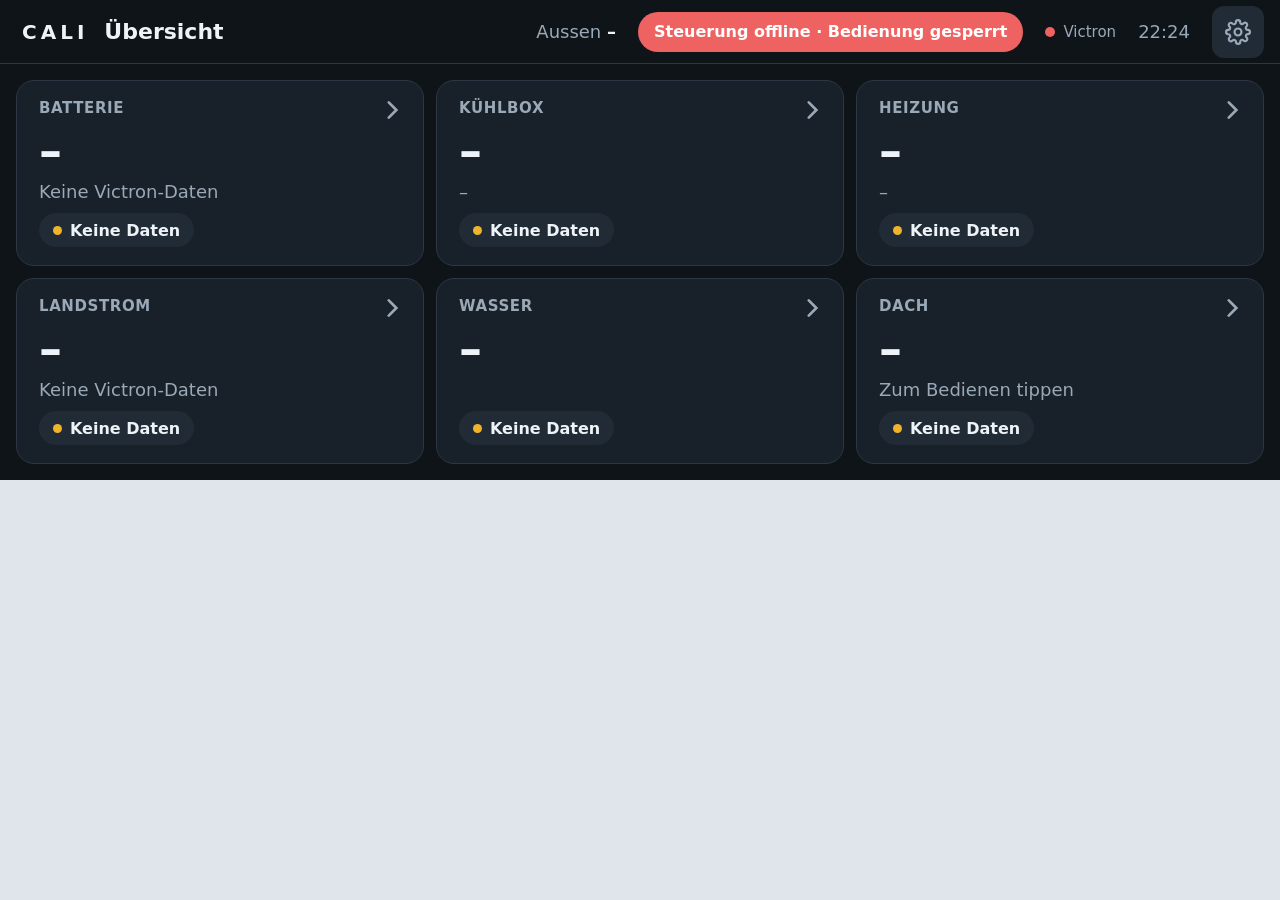
==== ui/index.html @ aa5117fd "UI language switch (German/English); heater has 10 levels - ui/i18n/en.json with every key of de.jso" ====
<!doctype html>
<html lang="de-CH">
<head>
<meta charset="utf-8">
<meta name="viewport" content="width=device-width, initial-scale=1">
<title>Cali Camping Unit</title>
<link rel="stylesheet" href="style.css">
</head>
<body>
<div id="frame">
<div id="screen" data-theme="dark">
  <header class="top">
    <button type="button" class="back" id="back" hidden><svg viewBox="0 0 24 24" fill="none" stroke="currentColor" stroke-width="2.5" stroke-linecap="round" stroke-linejoin="round"><path d="M15 5l-7 7 7 7"/></svg><span id="back-label"></span></button>
    <div class="brand" id="brand" data-t="brand"></div>
    <h1 id="title"></h1>
    <div class="top-right">
      <span><span data-t="top.outside"></span> <span class="outside num" id="outside">–</span></span>
      <span class="link" id="link-unit"><i class="dot" id="dot-unit"></i><span data-t="top.unit"></span></span><span class="offline" id="banner" data-t="top.offline" hidden></span>
      <span class="link"><i class="dot off" id="dot-cerbo"></i><span data-t="top.victron"></span></span>
      <span class="alert" id="alert" hidden></span>
      <span class="num" id="clock">--:--</span>
      <button type="button" class="icon-btn" id="open-settings" data-t-aria="top.settings"><svg viewBox="0 0 24 24" fill="none" stroke="currentColor" stroke-width="2" stroke-linecap="round" stroke-linejoin="round"><circle cx="12" cy="12" r="3.2"/><path d="M19.4 15a1.7 1.7 0 0 0 .3 1.8l.1.1a2 2 0 1 1-2.8 2.8l-.1-.1a1.7 1.7 0 0 0-1.8-.3 1.7 1.7 0 0 0-1 1.5V21a2 2 0 1 1-4 0v-.1a1.7 1.7 0 0 0-1.1-1.5 1.7 1.7 0 0 0-1.8.3l-.1.1a2 2 0 1 1-2.8-2.8l.1-.1a1.7 1.7 0 0 0 .3-1.8 1.7 1.7 0 0 0-1.5-1H3a2 2 0 1 1 0-4h.1a1.7 1.7 0 0 0 1.5-1.1 1.7 1.7 0 0 0-.3-1.8l-.1-.1a2 2 0 1 1 2.8-2.8l.1.1a1.7 1.7 0 0 0 1.8.3H9a1.7 1.7 0 0 0 1-1.5V3a2 2 0 1 1 4 0v.1a1.7 1.7 0 0 0 1 1.5 1.7 1.7 0 0 0 1.8-.3l.1-.1a2 2 0 1 1 2.8 2.8l-.1.1a1.7 1.7 0 0 0-.3 1.8V9a1.7 1.7 0 0 0 1.5 1H21a2 2 0 1 1 0 4h-.1a1.7 1.7 0 0 0-1.5 1z"/></svg></button>
    </div>
  </header>

  <main>
    <!-- Übersicht -->
    <section data-page="overview" class="ov">
      <button type="button" class="tile" data-go="energy">
        <span class="label" data-t="tile.battery"></span><svg class="go" viewBox="0 0 24 24" fill="none" stroke="currentColor" stroke-width="2.5" stroke-linecap="round"><path d="M9 5l7 7-7 7"/></svg>
        <span class="big num" id="ov-soc">–</span>
        <span class="sub num" id="ov-bat-sub">–</span>
        <span class="chip" id="ov-bat-chip">–</span>
      </button>
      <button type="button" class="tile" data-go="fridge">
        <span class="label" data-t="tile.fridge"></span><svg class="go" viewBox="0 0 24 24" fill="none" stroke="currentColor" stroke-width="2.5" stroke-linecap="round"><path d="M9 5l7 7-7 7"/></svg>
        <span class="big num" id="ov-fridge">–</span>
        <span class="sub num" id="ov-fridge-sub">–</span>
        <span class="chip" id="ov-fridge-chip">–</span>
      </button>
      <button type="button" class="tile" data-go="heat">
        <span class="label" data-t="tile.heat"></span><svg class="go" viewBox="0 0 24 24" fill="none" stroke="currentColor" stroke-width="2.5" stroke-linecap="round"><path d="M9 5l7 7-7 7"/></svg>
        <span class="big" id="ov-heat">–</span>
        <span class="sub num" id="ov-heat-sub">–</span>
        <span class="chip" id="ov-heat-chip">–</span>
      </button>
      <button type="button" class="tile" data-go="energy">
        <span class="label" data-t="tile.shore"></span><svg class="go" viewBox="0 0 24 24" fill="none" stroke="currentColor" stroke-width="2.5" stroke-linecap="round"><path d="M9 5l7 7-7 7"/></svg>
        <span class="big" id="ov-shore">–</span>
        <span class="sub num" id="ov-shore-sub">–</span>
        <span class="chip" id="ov-shore-chip">–</span>
      </button>
      <button type="button" class="tile" data-go="water">
        <span class="label" data-t="tile.water"></span><svg class="go" viewBox="0 0 24 24" fill="none" stroke="currentColor" stroke-width="2.5" stroke-linecap="round"><path d="M9 5l7 7-7 7"/></svg>
        <span class="big" id="ov-fresh">–</span>
        <div class="steps" id="ov-fresh-steps"><span></span><span></span><span></span></div>
        <span class="chip" id="ov-waste-chip">–</span>
      </button>
      <button type="button" class="tile" data-go="roof">
        <span class="label" data-t="tile.roof"></span><svg class="go" viewBox="0 0 24 24" fill="none" stroke="currentColor" stroke-width="2.5" stroke-linecap="round"><path d="M9 5l7 7-7 7"/></svg>
        <span class="big" id="ov-roof">–</span>
        <span class="sub" data-t="common.tap"></span>
        <span class="chip" id="ov-roof-chip">–</span>
      </button>
    </section>

    <!-- Energie -->
    <section data-page="energy" class="three" hidden>
      <div class="panel">
        <span class="label" data-t="tile.battery"></span>
        <div class="ring"><svg viewBox="0 0 200 200"><circle cx="100" cy="100" r="84" fill="none" stroke="var(--surface-2)" stroke-width="16" stroke-linecap="round" pathLength="360" stroke-dasharray="270 360"/><circle id="ring-val" cx="100" cy="100" r="84" fill="none" stroke="var(--accent)" stroke-width="16" stroke-linecap="round" pathLength="360" stroke-dasharray="0 360"/></svg>
          <div class="center"><span class="big num" id="en-soc">–</span><span class="sub" id="en-soc-sub">–</span></div></div>
        <div class="rows">
          <div class="row"><span data-t="bat.voltage"></span><strong class="num" id="en-v">–</strong></div>
          <div class="row"><span data-t="bat.current"></span><strong class="num" id="en-a">–</strong></div>
          <div class="row"><span data-t="en.dc"></span><strong class="num" id="en-dc">–</strong></div>
        </div>
      </div>
      <div class="panel">
        <div class="headline"><span class="label" data-t="en.in"></span><span class="big num" id="en-in">–</span></div>
        <div class="rows">
          <div class="row"><span data-t="en.solar"></span><strong class="num" id="en-solar">–</strong></div>
          <div class="row"><span data-t="en.charger"></span><strong class="num" id="en-charger">–</strong></div>
          <div class="row"><span data-t="en.phase"></span><strong id="en-phase">–</strong></div>
          <div class="row"><span data-t="en.alt"></span><strong class="num" id="en-alt">–</strong></div>
        </div>
      </div>
      <div class="panel mp">
        <div class="headline"><span class="label" data-t="en.mp"></span><span class="chip" id="en-mp-chip">–</span></div>
        <span class="sub" id="en-mp-state">–</span>
        <div class="seg" id="en-mode">
          <button type="button" data-v="1" data-act></button><button type="button" data-v="3" data-act></button><button type="button" data-v="4" data-act></button>
        </div>
        <span class="note" id="en-mode-note"></span>
        <div class="rows">
          <div class="row"><span data-t="en.inv"></span><strong class="num" id="en-inv">–</strong></div>
          <div class="row" style="border-bottom:0"><span data-t="en.load"></span><strong class="num" id="en-load">–</strong></div>
          <div class="bar" id="en-load-bar"><span></span></div>
          <div class="row"><span data-t="en.alarms"></span><strong id="en-alarm">–</strong></div>
        </div>
      </div>
    </section>

    <!-- Kühlbox -->
    <section data-page="fridge" class="two" hidden>
      <div class="panel">
        <span class="label" data-t="fridge.inside"></span>
        <span class="huge num" id="fr-temp">–</span>
        <span class="chip" id="fr-chip">–</span>
        <span class="note" id="fr-note" style="margin-top:auto">–</span>
      </div>
      <div class="panel">
        <span class="label" data-t="fridge.target"></span>
        <div class="stepper">
          <button type="button" class="step" id="fr-minus" data-t-aria="fridge.colder" data-act>−</button>
          <div class="val"><span class="huge num" id="fr-target">–</span></div>
          <button type="button" class="step" id="fr-plus" data-t-aria="fridge.warmer" data-act>+</button>
        </div>
        <button type="button" class="btn toggle" id="fr-toggle" data-act>–</button>
      </div>
    </section>

    <!-- Heizung -->
    <section data-page="heat" class="two" hidden>
      <div class="panel">
        <span class="label" data-t="heat.state"></span>
        <span class="big" id="ht-phase" style="font-size:64px">–</span>
        <span class="chip" id="ht-chip">–</span>
        <span class="note" id="ht-note" style="margin-top:auto">–</span>
      </div>
      <div class="panel">
        <span class="label" data-t="heat.level"></span>
        <div class="stepper">
          <button type="button" class="step" id="ht-minus" data-t-aria="heat.less" data-act>−</button>
          <div class="val"><span class="huge num" id="ht-level">–</span><div class="sub" id="ht-of">–</div></div>
          <button type="button" class="step" id="ht-plus" data-t-aria="heat.more" data-act>+</button>
        </div>
        <button type="button" class="btn toggle" id="ht-toggle" data-act>–</button>
      </div>
    </section>

    <!-- Wasser -->
    <section data-page="water" class="two" style="grid-template-columns:1.4fr 1fr" hidden>
      <div class="panel" style="gap:14px">
        <span class="label" data-t="water.fresh"></span>
        <span class="huge" id="wa-fresh">–</span>
        <div class="steps lg" id="wa-fresh-steps"><span></span><span></span><span></span></div>
        <span class="note" style="margin-top:auto" data-t="water.note_fresh"></span>
      </div>
      <div class="panel" style="gap:14px">
        <span class="label" data-t="water.waste"></span>
        <span class="big" id="wa-waste" style="font-size:56px">–</span>
        <span class="chip" id="wa-waste-chip">–</span>
        <span class="note" style="margin-top:auto" data-t="water.note_waste"></span>
      </div>
    </section>

    <!-- Dach -->
    <section data-page="roof" class="roof" hidden>
      <div class="panel" style="gap:12px">
        <span class="label" data-t="roof.position"></span>
        <span class="big" id="rf-pos" style="font-size:56px">–</span>
        <span class="chip" id="rf-chip">–</span>
        <span class="note" style="margin-top:auto" data-t="roof.note"></span>
      </div>
      <div class="hold-pair">
        <button type="button" class="hold" id="rf-open" aria-pressed="false" data-act>
          <svg viewBox="0 0 24 24" fill="none" stroke="currentColor" stroke-width="2.2" stroke-linecap="round" stroke-linejoin="round"><path d="M5 15l7-7 7 7"/></svg><span data-t="roof.open"></span><small data-t="roof.hold"></small></button>
        <button type="button" class="hold" id="rf-close" aria-pressed="false" data-act>
          <svg viewBox="0 0 24 24" fill="none" stroke="currentColor" stroke-width="2.2" stroke-linecap="round" stroke-linejoin="round"><path d="M5 9l7 7 7-7"/></svg><span data-t="roof.close"></span><small data-t="roof.hold"></small></button>
      </div>
    </section>

    <!-- Einstellungen -->
    <section data-page="settings" class="two" style="grid-template-columns:1fr 1fr" hidden>
      <div class="panel">
        <span class="label" data-t="set.screen"></span>
        <div class="headline"><span class="sub" data-t="set.brightness"></span><span class="big num" id="st-bright-val">–</span></div>
        <input type="range" class="slider" id="st-bright" min="10" max="100" step="5" data-t-aria="set.brightness">
        <span class="sub" style="margin-bottom:8px" data-t="set.appearance"></span>
        <div class="seg" id="st-theme">
          <button type="button" data-v="auto" data-t="set.theme.auto"></button><button type="button" data-v="light" data-t="set.theme.light"></button><button type="button" data-v="dark" data-t="set.theme.dark"></button>
        </div>
        <span class="note" style="margin-top:auto" id="st-note" data-t="set.theme_note"></span>
      </div>
      <div class="panel">
        <span class="label" data-t="set.operation"></span>
        <span class="sub" style="margin:10px 0 8px" data-t="set.idle"></span>
        <div class="seg" id="st-idle">
          <button type="button" data-v="1" data-t="set.idle.1"></button><button type="button" data-v="2" data-t="set.idle.2"></button><button type="button" data-v="5" data-t="set.idle.5"></button>
        </div>
        <span class="sub" style="margin:10px 0 8px" data-t="set.language"></span>
        <div class="seg" id="st-lang">
          <button type="button" data-v="de" data-t="set.lang.de"></button><button type="button" data-v="en" data-t="set.lang.en"></button>
        </div>
        <button type="button" class="btn expert-btn" id="open-expert"><span data-t="set.expert"></span><svg viewBox="0 0 24 24" fill="none" stroke="currentColor" stroke-width="2.5" stroke-linecap="round"><path d="M9 5l7 7-7 7"/></svg></button>
      </div>
    </section>

    <!-- Expertenansicht -->
    <section data-page="expert" class="expert" hidden>
      <div class="seg" id="x-tabs">
        <button type="button" data-v="io" data-t="x.tab.io"></button>
        <button type="button" data-v="pins" data-t="x.tab.pins"></button>
        <button type="button" data-v="ac" data-t="x.tab.ac"></button>
        <button type="button" data-v="conn" data-t="x.tab.conn"></button>
        <button type="button" data-v="measure" data-t="x.tab.measure"></button>
      </div>
      <div class="xbody">
        <div data-x="io" class="io">
          <div class="panel"><span class="label" data-t="x.di"></span><div class="list" id="x-di"></div></div>
          <div class="panel"><span class="label" data-t="x.do"></span><div class="list" id="x-do"></div></div>
          <div class="panel"><span class="label" data-t="x.ai"></span><div class="list" id="x-ai"></div></div>
        </div>
        <div data-x="pins" hidden>
          <div class="pins" id="x-pins"></div>
          <div class="pin-info"><strong id="x-pin-name">T32b/01</strong><span id="x-pin-desc">–</span></div>
        </div>
        <div data-x="ac" class="ac" hidden>
          <div class="panel"><span class="label" data-t="x.ac_in"></span><div class="rows" id="x-ac-in"></div></div>
          <div class="panel"><span class="label" data-t="x.ac_out"></span><div class="rows" id="x-ac-out"></div></div>
          <div class="panel"><span class="label" data-t="x.ac_dev"></span><div class="rows" id="x-ac-dev"></div></div>
          <div class="panel ctl">
            <span class="label" data-t="x.lim"></span>
            <div class="limit">
              <button type="button" class="step sm" id="x-lim-minus" data-act>−</button>
              <span class="big num" id="x-lim">–</span>
              <button type="button" class="step sm" id="x-lim-plus" data-act>+</button>
            </div>
            <button type="button" class="btn sm" id="x-lim-set" data-act></button>
            <span class="note" id="x-ctl-note"></span>
          </div>
        </div>
        <div data-x="conn" class="conn" hidden>
          <div class="panel">
            <span class="label" data-t="x.conn.cerbo"></span>
            <div class="rows" id="x-conn-cerbo"></div>
            <span class="note" style="margin-top:12px" data-t="x.conn.note"></span>
          </div>
          <div class="panel topics">
            <span class="label" data-t="x.conn.unit"></span>
            <div class="rows" id="x-conn-unit"></div>
          </div>
        </div>
        <div data-x="measure" class="measure" hidden>
          <div class="panel"><span class="label" data-t="x.measure.title"></span><span class="note" style="margin-top:12px" data-t="x.measure.note"></span></div>
        </div>
      </div>
    </section>

    <div class="toast" id="toast"></div>
  </main>
</div>
</div>
<script src="app.js"></script>
</body>
</html>
---- ui/style.css ----
/* Cali Camping Unit - styles taken from ui/reference/Camping_Unit_Oberflaeche_v2.html */
:root{
  --page:#0b0f13;
  --font:system-ui,-apple-system,"Segoe UI",Roboto,"Noto Sans","DejaVu Sans",sans-serif;
}
@media (prefers-color-scheme: light){:root:not([data-theme="dark"]){--page:#dfe5ea;}}
:root[data-theme="light"]{--page:#dfe5ea;}
*{box-sizing:border-box}
html,body{margin:0;background:var(--page);font-family:var(--font)}
body{padding:0}
@media (min-width:1320px){body{padding:24px}}

/* ---------- Bildschirm: feste Leinwand 1280 x 480, nur skaliert ---------- */
#frame{position:relative;width:100%;max-width:1280px;margin:0 auto;aspect-ratio:8/3;overflow:hidden;border-radius:14px}
#screen{
  --bg:#0f1419;--surface:#182029;--surface-2:#212b36;--line:#2c3845;
  --ink:#eef3f7;--muted:#9aa9b7;--accent:#4fb3d9;--accent-ink:#06202b;--accent-soft:#16303d;
  --ok:#4cc38a;--warn:#f0b429;--err:#ef6262;
  position:absolute;left:0;top:0;width:1280px;height:480px;transform-origin:0 0;transform:scale(var(--k,1));
  background:var(--bg);color:var(--ink);display:grid;grid-template-rows:64px 416px;overflow:hidden;
  user-select:none;-webkit-user-select:none;-webkit-tap-highlight-color:transparent;
}
#screen[data-theme="light"]{
  --bg:#eef2f5;--surface:#ffffff;--surface-2:#e3e9ee;--line:#cfd8df;
  --ink:#13212c;--muted:#51606d;--accent:#0b6e99;--accent-ink:#ffffff;--accent-soft:#d6eaf3;
  --ok:#1f8a5a;--warn:#a86b00;--err:#c23b3b;
}
:where(#screen) button{font-family:inherit;font-size:18px;color:inherit;background:none;border:0;cursor:pointer;touch-action:manipulation;padding:0}
#screen button:disabled{opacity:.38;cursor:not-allowed}
#screen [hidden]{display:none!important}
.num{font-variant-numeric:tabular-nums}

/* ---------- Kopfzeile ---------- */
.top{display:flex;align-items:center;gap:16px;padding:0 16px;border-bottom:1px solid var(--line)}
.back{height:52px;padding:0 22px 0 16px;border-radius:12px;background:var(--surface-2);font-size:20px;font-weight:600;display:flex;align-items:center;gap:8px}
.back svg{width:22px;height:22px}
.brand{font-size:20px;font-weight:700;letter-spacing:4px;padding-left:6px}
.top h1{font-size:22px;font-weight:600;margin:0}
.top-right{margin-left:auto;display:flex;align-items:center;gap:22px;font-size:18px;color:var(--muted)}
.top-right .outside{color:var(--ink);font-weight:600}
.link{display:flex;align-items:center;gap:8px;font-size:15px}
.dot{width:10px;height:10px;border-radius:50%;background:var(--ok);display:inline-block}
.dot.off{background:var(--err)}
.icon-btn{width:52px;height:52px;border-radius:12px;background:var(--surface-2);display:grid;place-items:center}
.icon-btn svg{width:26px;height:26px}

main{position:relative;padding:16px;min-height:0}
main>section{height:384px}

/* ---------- Gemeinsame Bausteine ---------- */
.panel{background:var(--surface);border:1px solid var(--line);border-radius:16px;padding:20px;min-width:0;display:flex;flex-direction:column}
.label{font-size:15px;font-weight:600;letter-spacing:.6px;text-transform:uppercase;color:var(--muted)}
.big{font-size:46px;font-weight:600;line-height:1.05;letter-spacing:-.5px}
.huge{font-size:84px;font-weight:600;line-height:1;letter-spacing:-1.5px}
.unit{font-size:.45em;font-weight:500;color:var(--muted);margin-left:4px;letter-spacing:0}
.sub{font-size:18px;color:var(--muted)}
.sub .unit,.row .unit,.headline .unit{font-size:.8em}
.note{font-size:15px;color:var(--muted);line-height:1.45}
.chip{display:inline-flex;align-items:center;gap:8px;height:34px;padding:0 14px;border-radius:17px;font-size:16px;font-weight:600;background:var(--surface-2);color:var(--ink);align-self:flex-start}
.chip::before{content:"";width:9px;height:9px;border-radius:50%;background:var(--muted)}
.chip.ok::before{background:var(--ok)}.chip.warn::before{background:var(--warn)}.chip.err::before{background:var(--err)}.chip.accent::before{background:var(--accent)}
.chip.err{color:var(--err)}
.rows{display:flex;flex-direction:column;margin-top:auto}
.row{display:flex;justify-content:space-between;align-items:baseline;gap:12px;padding:10px 0;border-top:1px solid var(--line);font-size:18px}
.row>span:first-child{color:var(--muted)}
.row>strong{font-weight:600}

/* Grosse Tasten */
.btn{min-height:88px;border-radius:16px;background:var(--surface-2);font-size:24px;font-weight:600;padding:0 24px}
.btn.primary,.btn[aria-pressed="true"]{background:var(--accent);color:var(--accent-ink)}
.step{width:112px;height:112px;border-radius:20px;background:var(--surface-2);font-size:52px;font-weight:500;line-height:1;display:grid;place-items:center}
.step:active:not(:disabled),.btn:active:not(:disabled){filter:brightness(1.25)}
.stepper{display:flex;align-items:center;justify-content:space-between;gap:16px;margin:8px 0 18px}
.stepper .val{text-align:center}
.seg{display:flex;gap:8px;background:var(--surface-2);padding:6px;border-radius:16px}
.seg button{flex:1;min-height:64px;border-radius:12px;background:transparent;font-size:20px;font-weight:600}
.seg button[aria-pressed="true"]{background:var(--accent);color:var(--accent-ink)}

/* ---------- Übersicht ---------- */
.ov{display:grid;grid-template-columns:repeat(3,1fr);grid-template-rows:repeat(2,1fr);gap:12px}
.tile{background:var(--surface);border:1px solid var(--line)!important;border-radius:18px;padding:18px 22px;text-align:left;display:flex;flex-direction:column;gap:6px;position:relative}
.tile:active{background:var(--surface-2)}
.tile .go{position:absolute;right:18px;top:16px;width:26px;height:26px;color:var(--muted)}
.tile .big{margin-top:4px}
.tile .chip{margin-top:auto}
.tile .tile-foot{margin-top:auto;display:flex;align-items:center;justify-content:space-between;gap:12px}
.tile .tile-foot .chip{margin-top:0}

/* Tankstufen */
.steps{display:grid;grid-template-columns:repeat(3,1fr);gap:6px}
.steps span{height:14px;border-radius:5px;background:var(--surface-2)}
.steps span.on{background:var(--accent)}
.steps.lg{gap:10px}.steps.lg span{height:72px;border-radius:12px}

/* ---------- Energie ---------- */
.three{display:grid;grid-template-columns:1fr 1fr 1fr;gap:12px;height:100%}
.ring{position:relative;width:176px;height:176px;margin:4px auto 6px}
.ring svg{width:100%;height:100%;transform:rotate(135deg)}
.ring .center{position:absolute;inset:0;display:flex;flex-direction:column;align-items:center;justify-content:center}
.ring .center .big{font-size:50px}
.bar{height:14px;border-radius:7px;background:var(--surface-2);overflow:hidden;margin:6px 0 2px}
.bar span{display:block;height:100%;background:var(--accent);width:0}
.bar.warn span{background:var(--warn)}.bar.err span{background:var(--err)}
.headline{display:flex;justify-content:space-between;align-items:baseline;gap:12px;margin:6px 0 4px}

/* ---------- Kühlbox / Heizung ---------- */
.two{display:grid;grid-template-columns:1fr 1.25fr;gap:12px;height:100%}
.two .panel{gap:10px}
.toggle{width:100%}

/* ---------- Dach ---------- */
.roof{display:grid;grid-template-columns:1fr 1.5fr;gap:12px;height:100%}
.hold-pair{display:grid;grid-template-columns:1fr 1fr;gap:12px}
.hold{border-radius:18px!important;background:var(--surface)!important;border:2px solid var(--line)!important;font-size:28px!important;font-weight:600;display:flex;flex-direction:column;align-items:center;justify-content:center;gap:14px;touch-action:none!important}
.hold svg{width:64px;height:64px}
.hold small{font-size:17px;font-weight:500;color:var(--muted)}
.hold[aria-pressed="true"]{background:var(--accent)!important;color:var(--accent-ink);border-color:var(--accent)!important}
.hold[aria-pressed="true"] small{color:var(--accent-ink)}

/* ---------- Einstellungen ---------- */
.slider{-webkit-appearance:none;appearance:none;width:100%;height:60px;background:transparent;margin:0 0 6px}
.slider::-webkit-slider-runnable-track{height:14px;border-radius:7px;background:var(--surface-2)}
.slider::-webkit-slider-thumb{-webkit-appearance:none;width:52px;height:52px;border-radius:50%;background:var(--accent);margin-top:-19px;border:0}
.slider::-moz-range-track{height:14px;border-radius:7px;background:var(--surface-2)}
.slider::-moz-range-thumb{width:52px;height:52px;border-radius:50%;background:var(--accent);border:0}
.expert-btn{display:flex;align-items:center;justify-content:space-between;width:100%;margin-top:auto}
.expert-btn svg{width:28px;height:28px}

/* ---------- Expertenansicht ---------- */
.expert{display:grid;grid-template-rows:76px 1fr;gap:12px;height:100%}
.expert .seg button{min-height:52px;font-size:18px}
.xbody{min-height:0}
.xbody>div{height:100%}
.io{display:grid;grid-template-columns:1fr 1.2fr 1fr;gap:12px;height:100%}
.io .panel{padding:14px 16px;min-height:0}
.io .list{overflow-y:auto;min-height:0;margin-top:8px;padding-right:4px}
.io-row{display:grid;grid-template-columns:44px 1fr auto;gap:10px;align-items:center;min-height:30px;border-top:1px solid var(--line);font-size:14px}
.io-row .ch{color:var(--muted);font-weight:600}
.io-row .v{font-weight:600}
.io-row .v.hi{color:var(--ok)}.io-row .v.lo{color:var(--muted)}
.io-row.free{opacity:.5}
.io-group{font-size:12px;letter-spacing:.6px;text-transform:uppercase;color:var(--muted);padding:12px 0 4px}
.pins{display:grid;grid-template-columns:repeat(8,1fr);gap:8px}
.pins button{height:52px;border-radius:10px;background:var(--surface);border:1px solid var(--line)!important;font-size:18px;font-weight:600}
.pins button.reserve{color:var(--muted)}
.pins button[aria-pressed="true"]{background:var(--accent);color:var(--accent-ink);border-color:var(--accent)!important}
.pin-info{margin-top:12px;background:var(--surface);border:1px solid var(--line);border-radius:12px;padding:12px 16px;display:flex;gap:18px;align-items:baseline;font-size:16px}
.pin-info strong{font-size:18px;white-space:nowrap}
.ac{display:grid;grid-template-columns:1fr 1fr 1fr 1.25fr;gap:12px;height:100%}
.ac .ctl{gap:8px}
.ac .ctl .seg button{min-height:56px;font-size:17px}
.ac .ctl button.armed{background:var(--warn);color:#1b1300}
.limit{display:flex;align-items:center;justify-content:space-between;gap:12px}
.limit .big{font-size:34px}
.step.sm{width:60px;height:52px;font-size:30px;border-radius:14px}
.btn.sm{min-height:52px;font-size:18px}
.mp{gap:8px}
.mp .headline{margin:0}
.mp .seg button{min-height:60px;font-size:18px}
.mp .seg button.armed{background:var(--warn);color:#1b1300}
.mp .note{font-size:13px;line-height:1.35;min-height:18px}
.mp .rows .row{font-size:16px;padding:8px 0}
.ac .panel{padding:14px 16px}
.ac .rows{margin-top:6px}
.ac .row{font-size:14px;padding:6px 0}
.ac .ctl .note{font-size:13px;line-height:1.35}
.ac .ctl .sub{font-size:15px}
.conn{display:grid;grid-template-columns:1fr 1.3fr;gap:12px;height:100%}
.field{display:flex;flex-direction:column;gap:6px;font-size:14px;color:var(--muted);margin-bottom:10px}
.field input{height:48px;border-radius:10px;border:1px solid var(--line);background:var(--bg);color:var(--ink);font:inherit;font-size:18px;padding:0 12px}
.topics .row{font-size:14px;padding:7px 0}
.topics code{font-size:13px;color:var(--ink)}

/* ---------- Meldungen ---------- */
.toast{position:absolute;left:50%;bottom:16px;transform:translateX(-50%);background:var(--surface-2);border:1px solid var(--line);color:var(--ink);font-size:18px;padding:12px 22px;border-radius:14px;box-shadow:0 8px 24px rgba(0,0,0,.35);opacity:0;transition:opacity .2s;pointer-events:none;white-space:nowrap}
.toast.show{opacity:1}
.offline{height:40px;padding:0 16px;border-radius:20px;background:var(--err);color:#fff;font-size:16px;font-weight:600;display:flex;align-items:center}
.toast.err{border-color:var(--err)}
.alert{height:40px;display:flex;align-items:center;padding:0 14px;border-radius:20px;background:var(--surface-2);border:1px solid var(--warn);color:var(--ink);font-size:15px;font-weight:600;white-space:nowrap}
.alert.err{border-color:var(--err);color:var(--err)}
.age{color:var(--muted);font-size:.6em;margin-left:6px}
.stale{opacity:.5}
.measure{display:flex;flex-direction:column;gap:12px}
@media (max-width:1280px){#frame{border-radius:0}}
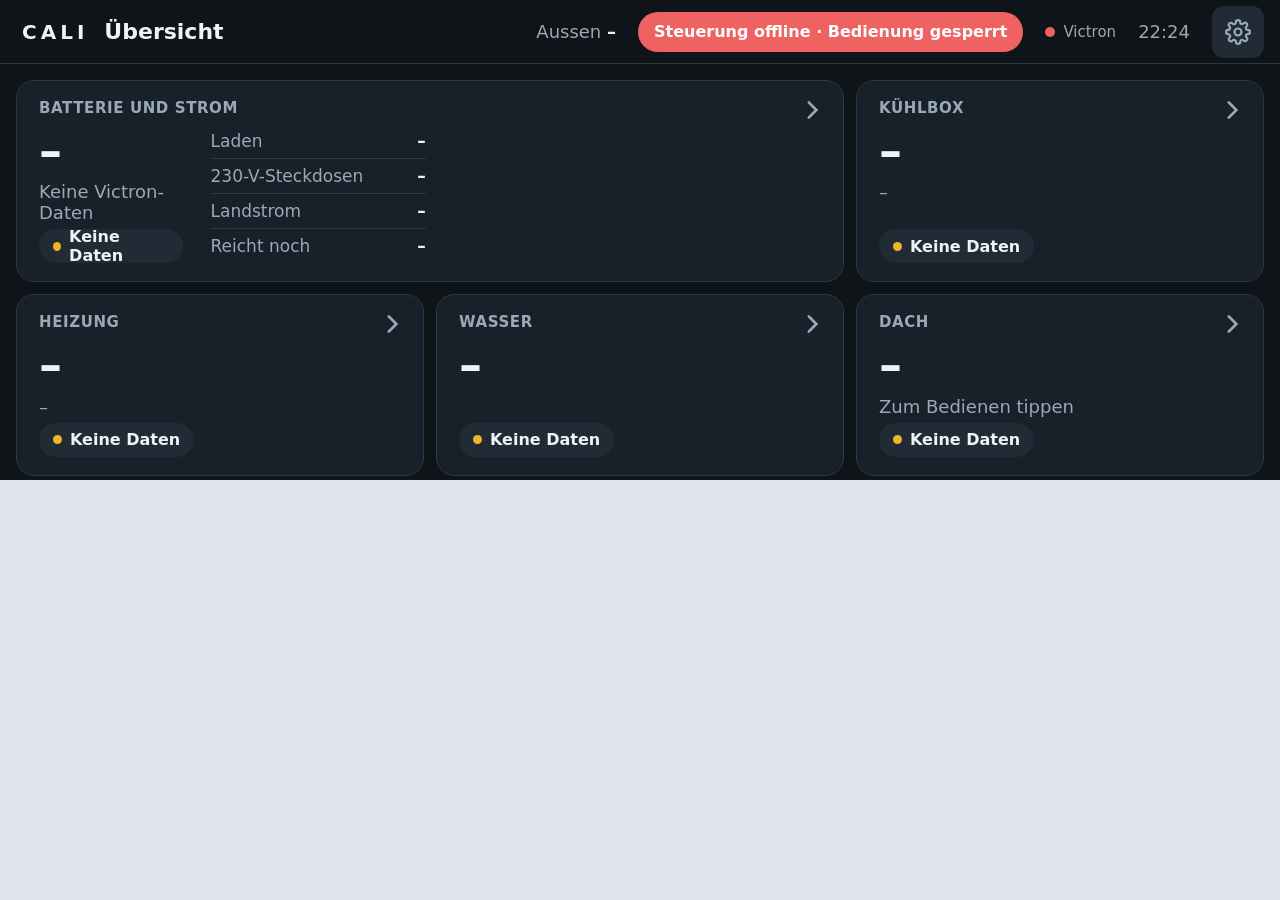
==== commit fe24a7ed: "Overview: one wide "Batterie und Strom" tile instead of two Battery and shore tiles are combined int" ====
--- a/ui/index.html
+++ b/ui/index.html
@@ -26,11 +26,22 @@
   <main>
     <!-- Übersicht -->
     <section data-page="overview" class="ov">
-      <button type="button" class="tile" data-go="energy">
-        <span class="label" data-t="tile.battery"></span><svg class="go" viewBox="0 0 24 24" fill="none" stroke="currentColor" stroke-width="2.5" stroke-linecap="round"><path d="M9 5l7 7-7 7"/></svg>
-        <span class="big num" id="ov-soc">–</span>
-        <span class="sub num" id="ov-bat-sub">–</span>
-        <span class="chip" id="ov-bat-chip">–</span>
+      <!-- Batterie und Strom: one wide tile (battery left, sources and 230 V right) -->
+      <button type="button" class="tile wide" data-go="energy">
+        <span class="label" data-t="page.energy"></span><svg class="go" viewBox="0 0 24 24" fill="none" stroke="currentColor" stroke-width="2.5" stroke-linecap="round"><path d="M9 5l7 7-7 7"/></svg>
+        <div class="wide-body">
+          <div class="wide-left">
+            <span class="big num" id="ov-soc">–</span>
+            <span class="sub num" id="ov-bat-sub">–</span>
+            <span class="chip" id="ov-bat-chip">–</span>
+          </div>
+          <div class="rows wide-right">
+            <div class="row"><span data-t="ov.charge"></span><strong class="num" id="ov-charge">–</strong></div>
+            <div class="row"><span data-t="ov.ac"></span><strong class="num" id="ov-ac">–</strong></div>
+            <div class="row"><span data-t="ov.shore"></span><strong class="num" id="ov-shore">–</strong></div>
+            <div class="row"><span data-t="ov.ttg"></span><strong class="num" id="ov-ttg">–</strong></div>
+          </div>
+        </div>
       </button>
       <button type="button" class="tile" data-go="fridge">
         <span class="label" data-t="tile.fridge"></span><svg class="go" viewBox="0 0 24 24" fill="none" stroke="currentColor" stroke-width="2.5" stroke-linecap="round"><path d="M9 5l7 7-7 7"/></svg>
@@ -43,12 +54,6 @@
         <span class="big" id="ov-heat">–</span>
         <span class="sub num" id="ov-heat-sub">–</span>
         <span class="chip" id="ov-heat-chip">–</span>
-      </button>
-      <button type="button" class="tile" data-go="energy">
-        <span class="label" data-t="tile.shore"></span><svg class="go" viewBox="0 0 24 24" fill="none" stroke="currentColor" stroke-width="2.5" stroke-linecap="round"><path d="M9 5l7 7-7 7"/></svg>
-        <span class="big" id="ov-shore">–</span>
-        <span class="sub num" id="ov-shore-sub">–</span>
-        <span class="chip" id="ov-shore-chip">–</span>
       </button>
       <button type="button" class="tile" data-go="water">
         <span class="label" data-t="tile.water"></span><svg class="go" viewBox="0 0 24 24" fill="none" stroke="currentColor" stroke-width="2.5" stroke-linecap="round"><path d="M9 5l7 7-7 7"/></svg>
--- a/ui/style.css
+++ b/ui/style.css
@@ -77,12 +77,19 @@
 .seg button[aria-pressed="true"]{background:var(--accent);color:var(--accent-ink)}
 
 /* ---------- Übersicht ---------- */
-.ov{display:grid;grid-template-columns:repeat(3,1fr);grid-template-rows:repeat(2,1fr);gap:12px}
+.ov{display:grid;grid-template-columns:repeat(3,minmax(0,1fr));grid-template-rows:repeat(2,1fr);gap:12px}
 .tile{background:var(--surface);border:1px solid var(--line)!important;border-radius:18px;padding:18px 22px;text-align:left;display:flex;flex-direction:column;gap:6px;position:relative}
 .tile:active{background:var(--surface-2)}
 .tile .go{position:absolute;right:18px;top:16px;width:26px;height:26px;color:var(--muted)}
-.tile .big{margin-top:4px}
+.tile .big{margin-top:4px;white-space:nowrap;overflow:hidden;max-width:100%}
 .tile .chip{margin-top:auto}
+.tile.wide{grid-column:span 2}
+.wide-body{display:grid;grid-template-columns:minmax(0,0.8fr) minmax(0,1.2fr);gap:28px;flex:1;min-height:0}
+.wide-left{display:flex;flex-direction:column;gap:6px;min-width:0}
+.wide-left .chip{margin-top:auto}
+.wide-right{margin-top:0;align-self:end}
+.wide-right .row{font-size:17px;padding:7px 0}
+.wide-right .row:first-child{border-top:0}
 .tile .tile-foot{margin-top:auto;display:flex;align-items:center;justify-content:space-between;gap:12px}
 .tile .tile-foot .chip{margin-top:0}
 
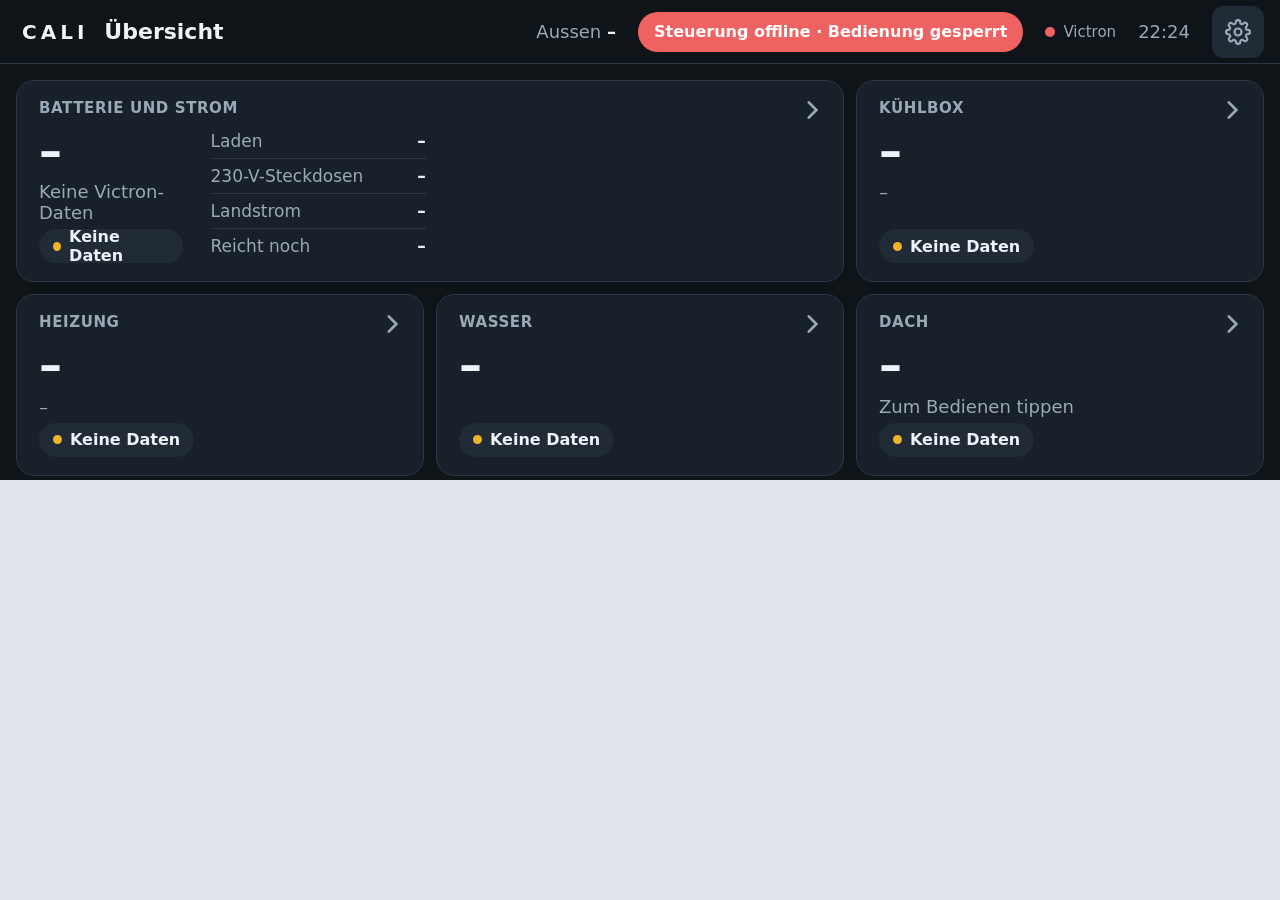
==== commit c40e44f5: "Roof: one tap with STOP, pump run-on Decision 31.10.2026: one tap runs the roof in both directions t" ====
--- a/ui/index.html
+++ b/ui/index.html
@@ -166,13 +166,14 @@
         <span class="label" data-t="roof.position"></span>
         <span class="big" id="rf-pos" style="font-size:56px">–</span>
         <span class="chip" id="rf-chip">–</span>
-        <span class="note" style="margin-top:auto" data-t="roof.note"></span>
+        <span class="note" style="margin-top:auto" id="rf-note"></span>
       </div>
       <div class="hold-pair">
         <button type="button" class="hold" id="rf-open" aria-pressed="false" data-act>
-          <svg viewBox="0 0 24 24" fill="none" stroke="currentColor" stroke-width="2.2" stroke-linecap="round" stroke-linejoin="round"><path d="M5 15l7-7 7 7"/></svg><span data-t="roof.open"></span><small data-t="roof.hold"></small></button>
+          <svg viewBox="0 0 24 24" fill="none" stroke="currentColor" stroke-width="2.2" stroke-linecap="round" stroke-linejoin="round"><path d="M5 15l7-7 7 7"/></svg><span data-t="roof.open"></span><small class="rf-how"></small></button>
         <button type="button" class="hold" id="rf-close" aria-pressed="false" data-act>
-          <svg viewBox="0 0 24 24" fill="none" stroke="currentColor" stroke-width="2.2" stroke-linecap="round" stroke-linejoin="round"><path d="M5 9l7 7 7-7"/></svg><span data-t="roof.close"></span><small data-t="roof.hold"></small></button>
+          <svg viewBox="0 0 24 24" fill="none" stroke="currentColor" stroke-width="2.2" stroke-linecap="round" stroke-linejoin="round"><path d="M5 9l7 7 7-7"/></svg><span data-t="roof.close"></span><small class="rf-how"></small></button>
+        <button type="button" class="hold stop" id="rf-stop" hidden><span data-t="roof.stop"></span><small data-t="roof.stop_hint"></small></button>
       </div>
     </section>
 
--- a/ui/style.css
+++ b/ui/style.css
@@ -123,6 +123,8 @@
 .hold small{font-size:17px;font-weight:500;color:var(--muted)}
 .hold[aria-pressed="true"]{background:var(--accent)!important;color:var(--accent-ink);border-color:var(--accent)!important}
 .hold[aria-pressed="true"] small{color:var(--accent-ink)}
+.hold.stop{grid-column:1/-1;background:var(--err)!important;border-color:var(--err)!important;color:#fff;font-size:44px!important;letter-spacing:2px}
+.hold.stop small{color:#fff;letter-spacing:0}
 
 /* ---------- Einstellungen ---------- */
 .slider{-webkit-appearance:none;appearance:none;width:100%;height:60px;background:transparent;margin:0 0 6px}
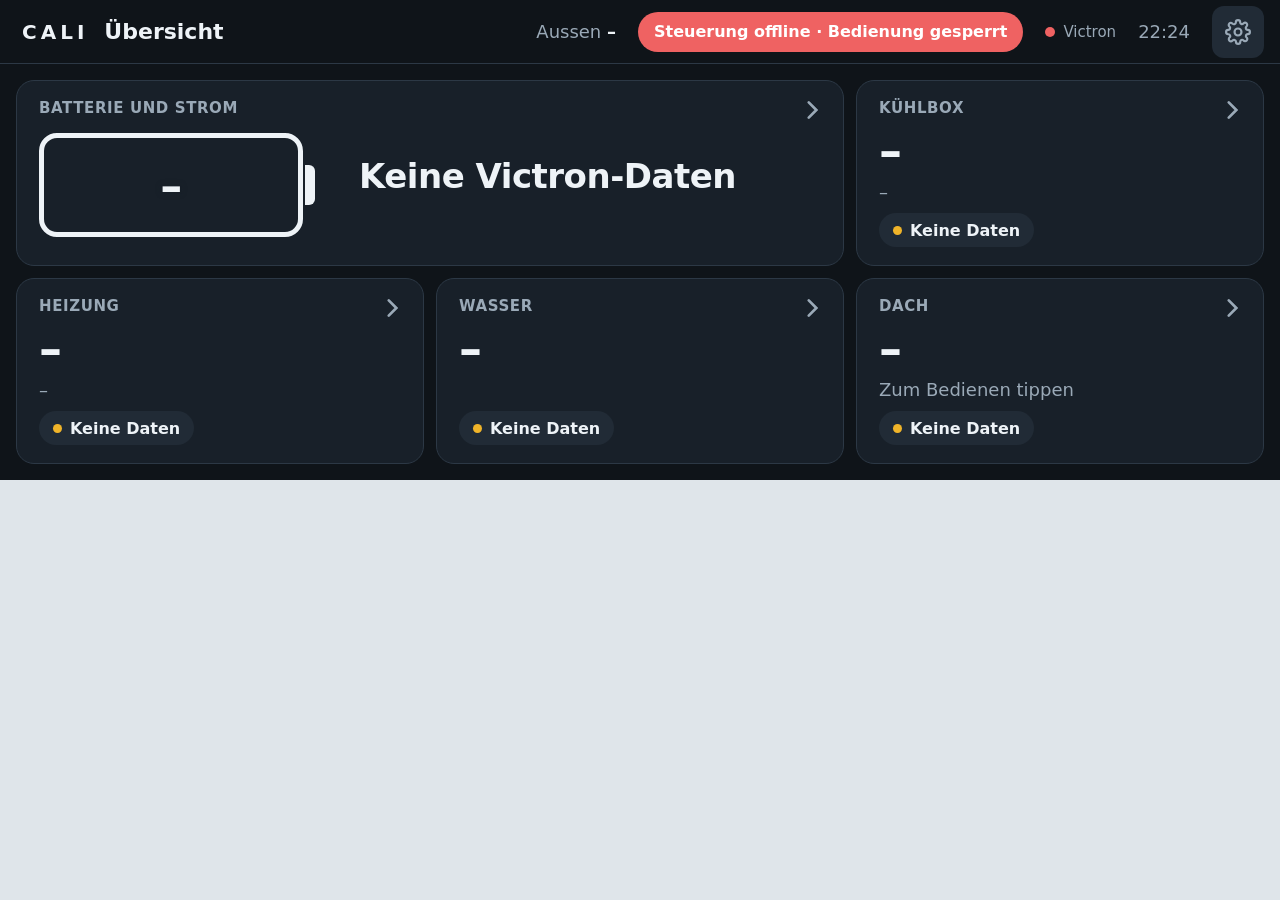
==== commit 86ed831d: "Overview: battery graphic with key info; even margins on every page - "Batterie und Strom" tile: bat" ====
--- a/ui/index.html
+++ b/ui/index.html
@@ -30,16 +30,14 @@
       <button type="button" class="tile wide" data-go="energy">
         <span class="label" data-t="page.energy"></span><svg class="go" viewBox="0 0 24 24" fill="none" stroke="currentColor" stroke-width="2.5" stroke-linecap="round"><path d="M9 5l7 7-7 7"/></svg>
         <div class="wide-body">
-          <div class="wide-left">
-            <span class="big num" id="ov-soc">–</span>
+          <div class="batt" id="ov-batt">
+            <div class="batt-fill" id="ov-batt-fill"></div>
+            <span class="batt-label"><svg class="batt-bolt" viewBox="0 0 24 24" aria-hidden="true"><path d="M13 2 4 14h7l-1 8 9-12h-7z"/></svg><span class="num" id="ov-soc">–</span></span>
+          </div>
+          <div class="wide-info">
+            <span class="big" id="ov-bat-status">–</span>
             <span class="sub num" id="ov-bat-sub">–</span>
-            <span class="chip" id="ov-bat-chip">–</span>
-          </div>
-          <div class="rows wide-right">
-            <div class="row"><span data-t="ov.charge"></span><strong class="num" id="ov-charge">–</strong></div>
-            <div class="row"><span data-t="ov.ac"></span><strong class="num" id="ov-ac">–</strong></div>
-            <div class="row"><span data-t="ov.shore"></span><strong class="num" id="ov-shore">–</strong></div>
-            <div class="row"><span data-t="ov.ttg"></span><strong class="num" id="ov-ttg">–</strong></div>
+            <div class="chips" id="ov-chips"></div>
           </div>
         </div>
       </button>
@@ -178,12 +176,12 @@
     </section>
 
     <!-- Einstellungen -->
-    <section data-page="settings" class="two" style="grid-template-columns:1fr 1fr" hidden>
+    <section data-page="settings" class="two settings" style="grid-template-columns:1fr 1fr" hidden>
       <div class="panel">
         <span class="label" data-t="set.screen"></span>
         <div class="headline"><span class="sub" data-t="set.brightness"></span><span class="big num" id="st-bright-val">–</span></div>
         <input type="range" class="slider" id="st-bright" min="10" max="100" step="5" data-t-aria="set.brightness">
-        <span class="sub" style="margin-bottom:8px" data-t="set.appearance"></span>
+        <span class="sub" data-t="set.appearance"></span>
         <div class="seg" id="st-theme">
           <button type="button" data-v="auto" data-t="set.theme.auto"></button><button type="button" data-v="light" data-t="set.theme.light"></button><button type="button" data-v="dark" data-t="set.theme.dark"></button>
         </div>
@@ -191,11 +189,11 @@
       </div>
       <div class="panel">
         <span class="label" data-t="set.operation"></span>
-        <span class="sub" style="margin:10px 0 8px" data-t="set.idle"></span>
+        <span class="sub" data-t="set.idle"></span>
         <div class="seg" id="st-idle">
           <button type="button" data-v="1" data-t="set.idle.1"></button><button type="button" data-v="2" data-t="set.idle.2"></button><button type="button" data-v="5" data-t="set.idle.5"></button>
         </div>
-        <span class="sub" style="margin:10px 0 8px" data-t="set.language"></span>
+        <span class="sub" data-t="set.language"></span>
         <div class="seg" id="st-lang">
           <button type="button" data-v="de" data-t="set.lang.de"></button><button type="button" data-v="en" data-t="set.lang.en"></button>
         </div>
--- a/ui/style.css
+++ b/ui/style.css
@@ -77,19 +77,30 @@
 .seg button[aria-pressed="true"]{background:var(--accent);color:var(--accent-ink)}
 
 /* ---------- Übersicht ---------- */
-.ov{display:grid;grid-template-columns:repeat(3,minmax(0,1fr));grid-template-rows:repeat(2,1fr);gap:12px}
+.ov{display:grid;grid-template-columns:repeat(3,minmax(0,1fr));grid-template-rows:repeat(2,minmax(0,1fr));gap:12px}
+.tile{overflow:hidden}
 .tile{background:var(--surface);border:1px solid var(--line)!important;border-radius:18px;padding:18px 22px;text-align:left;display:flex;flex-direction:column;gap:6px;position:relative}
 .tile:active{background:var(--surface-2)}
 .tile .go{position:absolute;right:18px;top:16px;width:26px;height:26px;color:var(--muted)}
 .tile .big{margin-top:4px;white-space:nowrap;overflow:hidden;max-width:100%}
 .tile .chip{margin-top:auto}
 .tile.wide{grid-column:span 2}
-.wide-body{display:grid;grid-template-columns:minmax(0,0.8fr) minmax(0,1.2fr);gap:28px;flex:1;min-height:0}
-.wide-left{display:flex;flex-direction:column;gap:6px;min-width:0}
-.wide-left .chip{margin-top:auto}
-.wide-right{margin-top:0;align-self:end}
-.wide-right .row{font-size:17px;padding:7px 0}
-.wide-right .row:first-child{border-top:0}
+.wide-body{display:grid;grid-template-columns:280px minmax(0,1fr);gap:40px;align-items:center;flex:1;min-height:0;padding-right:24px}
+/* Battery graphic: outline, terminal, fill = state of charge */
+.batt{position:relative;height:104px;border:5px solid var(--ink);border-radius:18px;padding:6px;margin-right:16px}
+.batt::after{content:"";position:absolute;right:-17px;top:50%;width:10px;height:40px;transform:translateY(-50%);background:var(--ink);border-radius:0 6px 6px 0}
+.batt-fill{height:100%;width:0;border-radius:10px;background:var(--ok);transition:width .6s ease}
+.batt-fill.warn{background:var(--warn)}.batt-fill.err{background:var(--err)}.batt-fill.none{background:transparent}
+.batt.charging .batt-fill{background-image:repeating-linear-gradient(-45deg,rgba(255,255,255,.18) 0 12px,transparent 12px 24px);background-size:34px 34px;animation:charge 1.2s linear infinite}
+@keyframes charge{to{background-position:34px 0}}
+.batt-label{position:absolute;inset:0;display:flex;align-items:center;justify-content:center;gap:4px;font-size:44px;font-weight:700;letter-spacing:-.5px;color:var(--ink);text-shadow:0 0 6px var(--surface),0 0 2px var(--surface)}
+.batt-bolt{width:34px;height:34px;fill:currentColor;display:none}
+.batt.charging .batt-bolt{display:block}
+.wide-info{display:flex;flex-direction:column;gap:8px;min-width:0}
+.wide-info .big{font-size:34px;margin:0}
+.chips{display:flex;flex-wrap:wrap;gap:8px}
+.chips .chip{margin:0}
+.chip .unit{font-size:.9em;margin-left:2px;color:inherit}
 .tile .tile-foot{margin-top:auto;display:flex;align-items:center;justify-content:space-between;gap:12px}
 .tile .tile-foot .chip{margin-top:0}
 
@@ -133,6 +144,12 @@
 .slider::-moz-range-track{height:14px;border-radius:7px;background:var(--surface-2)}
 .slider::-moz-range-thumb{width:52px;height:52px;border-radius:50%;background:var(--accent);border:0}
 .expert-btn{display:flex;align-items:center;justify-content:space-between;width:100%;margin-top:auto}
+/* Settings: two panels with two selectors each must fit 384 px */
+.settings .panel{gap:8px}
+.settings .seg button{min-height:52px}
+.settings .sub{margin-top:4px}
+.settings .slider{height:52px;margin:0}
+.settings .expert-btn{min-height:68px}
 .expert-btn svg{width:28px;height:28px}
 
 /* ---------- Expertenansicht ---------- */
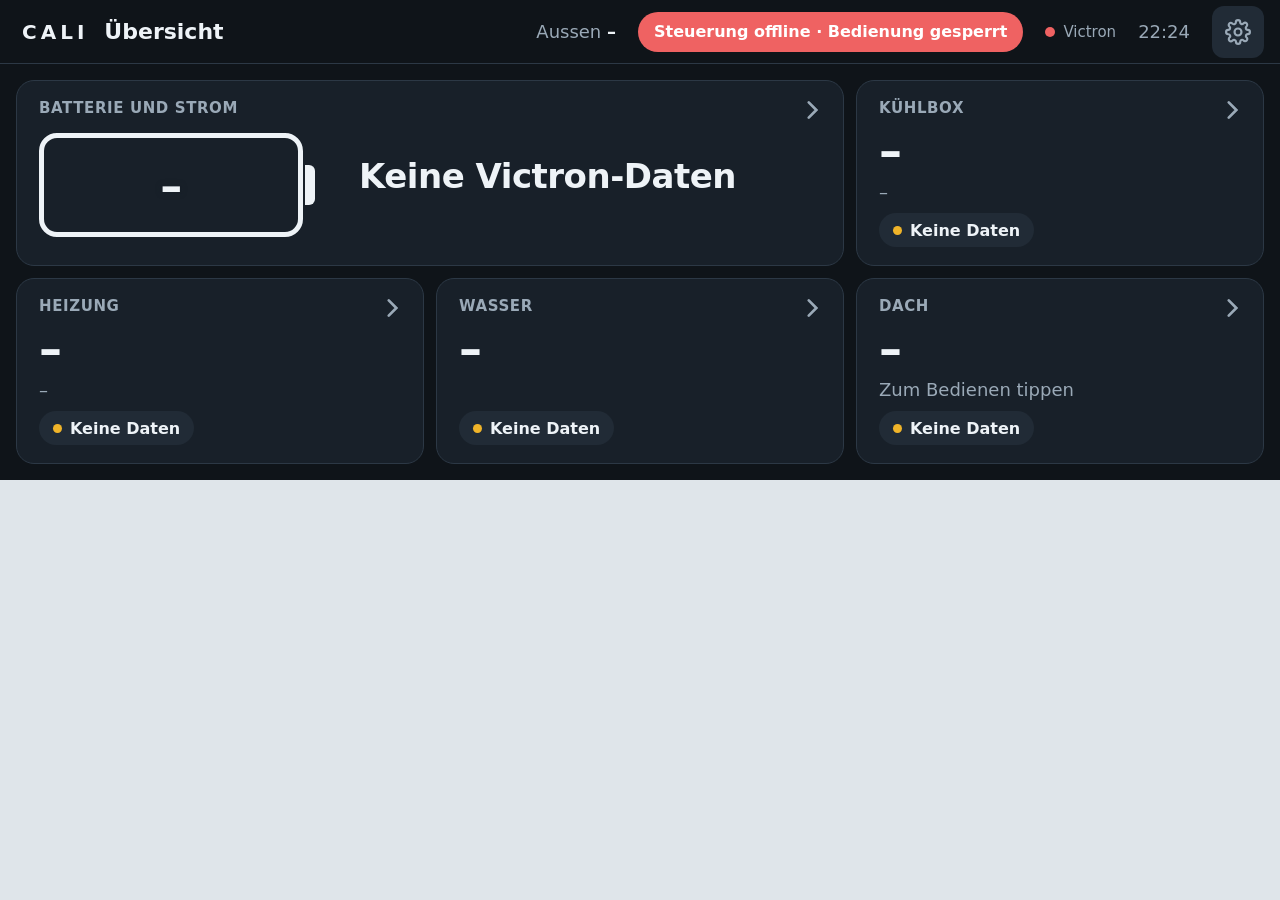
==== commit 939d7a4a: "Expert view: network settings page with on-screen keyboard - Expert view -> Netzwerk: Ethernet (DHCP" ====
--- a/ui/index.html
+++ b/ui/index.html
@@ -208,6 +208,7 @@
         <button type="button" data-v="pins" data-t="x.tab.pins"></button>
         <button type="button" data-v="ac" data-t="x.tab.ac"></button>
         <button type="button" data-v="conn" data-t="x.tab.conn"></button>
+        <button type="button" data-v="net" data-t="x.tab.net"></button>
         <button type="button" data-v="measure" data-t="x.tab.measure"></button>
       </div>
       <div class="xbody">
@@ -246,12 +247,41 @@
             <div class="rows" id="x-conn-unit"></div>
           </div>
         </div>
+        <div data-x="net" class="netcfg" hidden>
+          <div class="panel">
+            <span class="label" data-t="x.net.eth"></span>
+            <div class="seg" id="x-eth-mode">
+              <button type="button" data-v="dhcp" data-t="x.net.dhcp"></button><button type="button" data-v="static" data-t="x.net.static"></button>
+            </div>
+            <div class="rows">
+              <div class="row"><span data-t="x.net.address"></span><button type="button" class="fld num" data-f="eth.address" data-kb="ip">–</button></div>
+              <div class="row"><span data-t="x.net.gateway"></span><button type="button" class="fld num" data-f="eth.gateway" data-kb="ip">–</button></div>
+              <div class="row"><span data-t="x.net.dns"></span><button type="button" class="fld num" data-f="eth.dns" data-kb="ip">–</button></div>
+              <div class="row"><span data-t="x.net.now"></span><strong class="num" id="x-eth-now">–</strong></div>
+            </div>
+          </div>
+          <div class="panel">
+            <span class="label" data-t="x.net.wifi"></span>
+            <div class="rows">
+              <div class="row"><span data-t="x.net.ssid"></span><button type="button" class="fld" data-f="wifi.ssid" data-kb="text">–</button></div>
+              <div class="row"><span data-t="x.net.psk"></span><button type="button" class="fld" data-f="wifi.psk" data-kb="text">–</button></div>
+              <div class="row"><span data-t="x.net.cerbo_host"></span><button type="button" class="fld num" data-f="cerbo.host" data-kb="ip">–</button></div>
+              <div class="row"><span data-t="x.net.wlan_now"></span><strong class="num" id="x-wlan-now">–</strong></div>
+            </div>
+            <div class="net-actions"><span class="note" id="x-net-note"></span><button type="button" class="btn sm" id="x-net-apply"></button></div>
+          </div>
+        </div>
         <div data-x="measure" class="measure" hidden>
           <div class="panel"><span class="label" data-t="x.measure.title"></span><span class="note" style="margin-top:12px" data-t="x.measure.note"></span></div>
         </div>
       </div>
     </section>
 
+    <!-- On-screen keyboard for the network fields (no physical keyboard in the van) -->
+    <div class="kb" id="kb" hidden>
+      <div class="kb-head"><span class="label" id="kb-label"></span><span class="kb-val num" id="kb-val"></span></div>
+      <div class="kb-keys" id="kb-keys"></div>
+    </div>
     <div class="toast" id="toast"></div>
   </main>
 </div>
--- a/ui/style.css
+++ b/ui/style.css
@@ -98,9 +98,9 @@
 .batt.charging .batt-bolt{display:block}
 .wide-info{display:flex;flex-direction:column;gap:8px;min-width:0}
 .wide-info .big{font-size:34px;margin:0}
-.chips{display:flex;flex-wrap:wrap;gap:8px}
+.chips{display:flex;flex-wrap:nowrap;gap:8px;overflow:hidden}
+.chips .chip{white-space:nowrap}
 .chips .chip{margin:0}
-.chip .unit{font-size:.9em;margin-left:2px;color:inherit}
 .tile .tile-foot{margin-top:auto;display:flex;align-items:center;justify-content:space-between;gap:12px}
 .tile .tile-foot .chip{margin-top:0}
 
@@ -207,4 +207,27 @@
 .age{color:var(--muted);font-size:.6em;margin-left:6px}
 .stale{opacity:.5}
 .measure{display:flex;flex-direction:column;gap:12px}
+/* Expert view -> Netzwerk */
+.netcfg{display:grid;grid-template-columns:1fr 1fr;gap:12px;height:100%}
+.netcfg .panel{padding:14px 18px;gap:8px;min-height:0}
+.netcfg .seg button{min-height:48px;font-size:18px}
+.netcfg .rows{margin-top:0}
+.netcfg .row{font-size:16px;padding:4px 0;align-items:center}
+.netcfg .row:first-child{border-top:0}
+.fld{min-height:40px;min-width:200px;padding:0 14px!important;border-radius:10px;background:var(--surface-2)!important;font-size:17px!important;font-weight:600;text-align:right}
+.fld.dirty{outline:2px solid var(--accent)}
+.net-actions{margin-top:auto;display:flex;align-items:center;gap:12px}
+.net-actions .note{flex:1;font-size:13px}
+.net-actions .btn{min-width:180px}
+.net-actions .btn.armed{background:var(--warn);color:#1b1300}
+/* On-screen keyboard */
+.kb{position:absolute;inset:0;background:var(--bg);z-index:20;display:flex;flex-direction:column;padding:12px 16px 16px;gap:10px}
+.kb-head{display:flex;align-items:baseline;gap:16px;height:44px;border-bottom:1px solid var(--line)}
+.kb-val{font-size:28px;font-weight:600;flex:1;text-align:right;white-space:nowrap;overflow:hidden}
+.kb-keys{flex:1;display:grid;gap:8px;min-height:0}
+.kb-row{display:grid;gap:8px}
+.kb-keys button{border-radius:12px;background:var(--surface-2);font-size:24px;font-weight:600;min-height:0}
+.kb-keys button.act{background:var(--surface)}
+.kb-keys button.ok{background:var(--accent);color:var(--accent-ink)}
+.kb-keys button.on{background:var(--accent-soft)}
 @media (max-width:1280px){#frame{border-radius:0}}
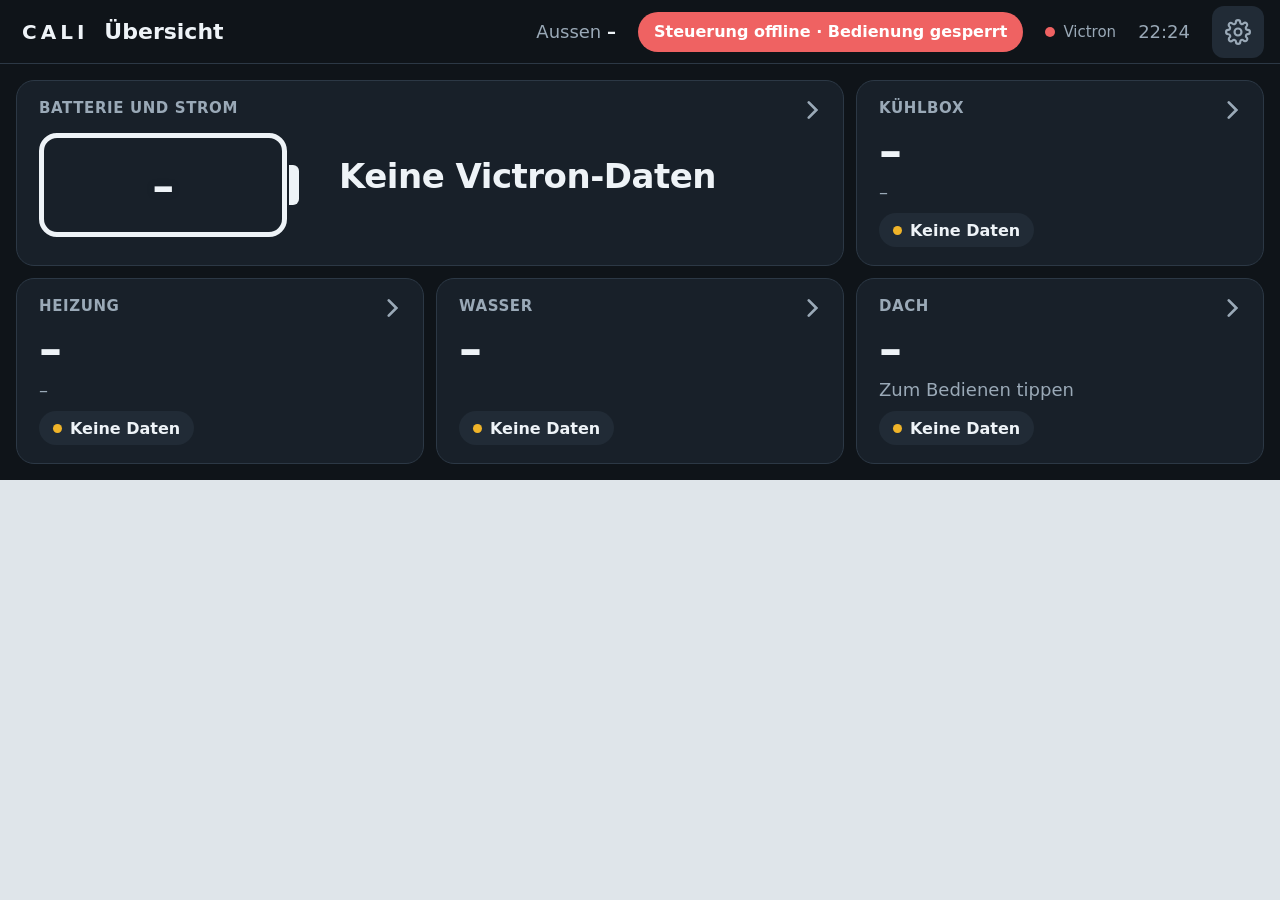
==== commit 5408f8ff: "Starter battery voltage from the Orion XS input Reads alternator/+/Dc/In/V (or dcdc/+) and shows it " ====
--- a/ui/index.html
+++ b/ui/index.html
@@ -14,6 +14,7 @@
     <div class="brand" id="brand" data-t="brand"></div>
     <h1 id="title"></h1>
     <div class="top-right">
+      <span id="top-interior" hidden><span data-t="top.interior"></span> <span class="outside num" id="interior">–</span></span>
       <span><span data-t="top.outside"></span> <span class="outside num" id="outside">–</span></span>
       <span class="link" id="link-unit"><i class="dot" id="dot-unit"></i><span data-t="top.unit"></span></span><span class="offline" id="banner" data-t="top.offline" hidden></span>
       <span class="link"><i class="dot off" id="dot-cerbo"></i><span data-t="top.victron"></span></span>
@@ -86,6 +87,7 @@
           <div class="row"><span data-t="en.charger"></span><strong class="num" id="en-charger">–</strong></div>
           <div class="row"><span data-t="en.phase"></span><strong id="en-phase">–</strong></div>
           <div class="row"><span data-t="en.alt"></span><strong class="num" id="en-alt">–</strong></div>
+          <div class="row"><span data-t="en.starter"></span><strong class="num" id="en-starter">–</strong></div>
         </div>
       </div>
       <div class="panel mp">
@@ -129,6 +131,7 @@
         <span class="label" data-t="heat.state"></span>
         <span class="big" id="ht-phase" style="font-size:64px">–</span>
         <span class="chip" id="ht-chip">–</span>
+        <div class="sub" id="ht-in-row" hidden><span data-t="heat.interior"></span> <span class="num" id="ht-interior">–</span></div>
         <span class="note" id="ht-note" style="margin-top:auto">–</span>
       </div>
       <div class="panel">
--- a/ui/style.css
+++ b/ui/style.css
@@ -85,7 +85,7 @@
 .tile .big{margin-top:4px;white-space:nowrap;overflow:hidden;max-width:100%}
 .tile .chip{margin-top:auto}
 .tile.wide{grid-column:span 2}
-.wide-body{display:grid;grid-template-columns:280px minmax(0,1fr);gap:40px;align-items:center;flex:1;min-height:0;padding-right:24px}
+.wide-body{display:grid;grid-template-columns:264px minmax(0,1fr);gap:36px;align-items:center;flex:1;min-height:0;padding-right:12px}
 /* Battery graphic: outline, terminal, fill = state of charge */
 .batt{position:relative;height:104px;border:5px solid var(--ink);border-radius:18px;padding:6px;margin-right:16px}
 .batt::after{content:"";position:absolute;right:-17px;top:50%;width:10px;height:40px;transform:translateY(-50%);background:var(--ink);border-radius:0 6px 6px 0}
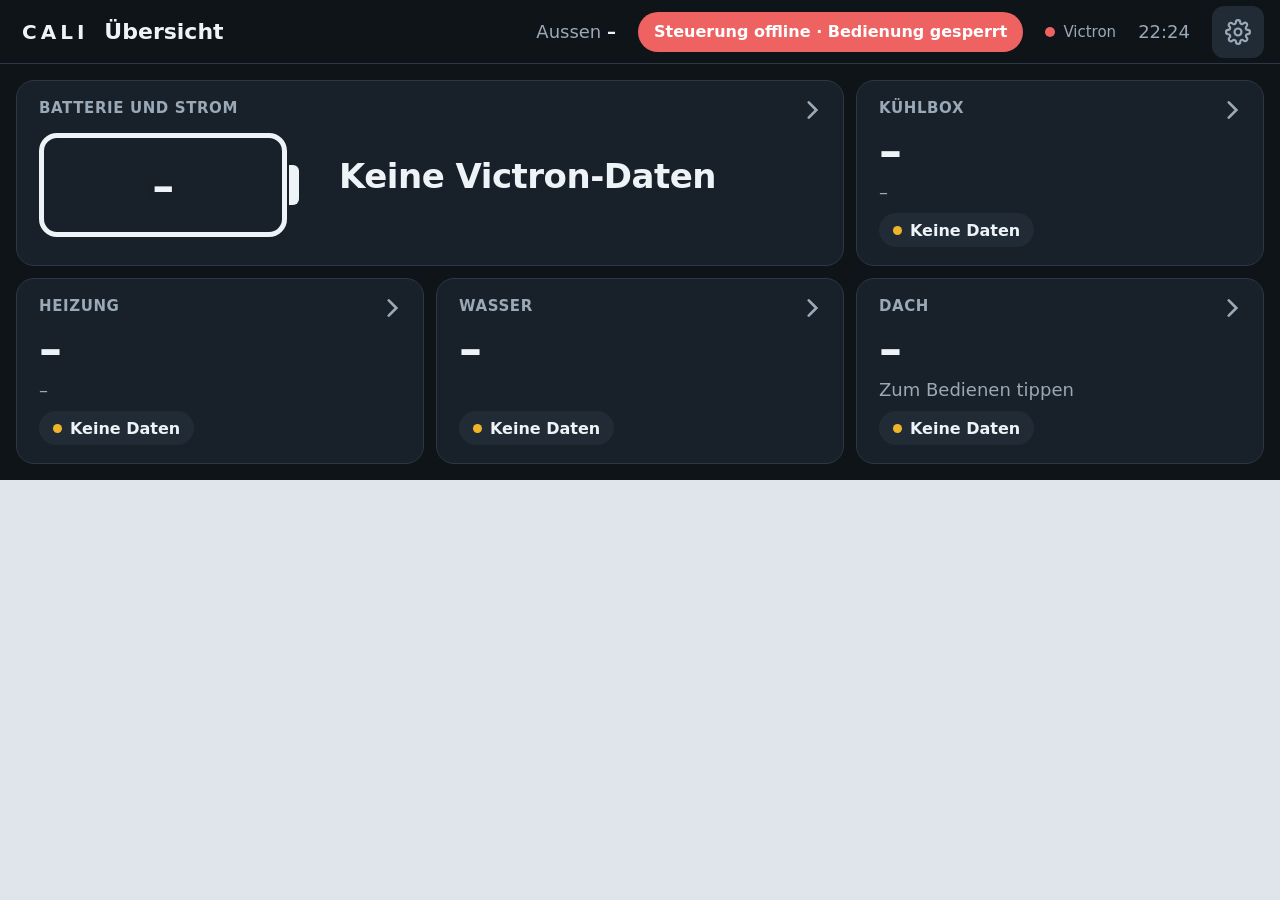
==== commit 3f2038c4: "Charging per device, one battery graphic, display review - "Laden" panel: one row per charging devic" ====
--- a/ui/index.html
+++ b/ui/index.html
@@ -72,8 +72,12 @@
     <section data-page="energy" class="three" hidden>
       <div class="panel">
         <span class="label" data-t="tile.battery"></span>
-        <div class="ring"><svg viewBox="0 0 200 200"><circle cx="100" cy="100" r="84" fill="none" stroke="var(--surface-2)" stroke-width="16" stroke-linecap="round" pathLength="360" stroke-dasharray="270 360"/><circle id="ring-val" cx="100" cy="100" r="84" fill="none" stroke="var(--accent)" stroke-width="16" stroke-linecap="round" pathLength="360" stroke-dasharray="0 360"/></svg>
-          <div class="center"><span class="big num" id="en-soc">–</span><span class="sub" id="en-soc-sub">–</span></div></div>
+        <!-- same battery graphic as on the overview -->
+        <div class="batt batt-panel" id="en-batt">
+          <div class="batt-fill" id="en-batt-fill"></div>
+          <span class="batt-label"><svg class="batt-bolt" viewBox="0 0 24 24" aria-hidden="true"><path d="M13 2 4 14h7l-1 8 9-12h-7z"/></svg><span class="num" id="en-soc">–</span></span>
+        </div>
+        <span class="sub" id="en-soc-sub">–</span>
         <div class="rows">
           <div class="row"><span data-t="bat.voltage"></span><strong class="num" id="en-v">–</strong></div>
           <div class="row"><span data-t="bat.current"></span><strong class="num" id="en-a">–</strong></div>
@@ -83,10 +87,10 @@
       <div class="panel">
         <div class="headline"><span class="label" data-t="en.in"></span><span class="big num" id="en-in">–</span></div>
         <div class="rows">
-          <div class="row"><span data-t="en.solar"></span><strong class="num" id="en-solar">–</strong></div>
-          <div class="row"><span data-t="en.charger"></span><strong class="num" id="en-charger">–</strong></div>
-          <div class="row"><span data-t="en.phase"></span><strong id="en-phase">–</strong></div>
-          <div class="row"><span data-t="en.alt"></span><strong class="num" id="en-alt">–</strong></div>
+          <!-- one row per charging device: what it does now and how much it delivers -->
+          <div class="row"><span data-t="en.src_shore"></span><strong class="num" id="en-shore">–</strong></div>
+          <div class="row"><span data-t="en.src_solar"></span><strong class="num" id="en-solar">–</strong></div>
+          <div class="row"><span data-t="en.src_alt"></span><strong class="num" id="en-alt">–</strong></div>
           <div class="row"><span data-t="en.starter"></span><strong class="num" id="en-starter">–</strong></div>
         </div>
       </div>
--- a/ui/style.css
+++ b/ui/style.css
@@ -54,7 +54,8 @@
 .huge{font-size:84px;font-weight:600;line-height:1;letter-spacing:-1.5px}
 .unit{font-size:.45em;font-weight:500;color:var(--muted);margin-left:4px;letter-spacing:0}
 .sub{font-size:18px;color:var(--muted)}
-.sub .unit,.row .unit,.headline .unit{font-size:.8em}
+.row .unit,.headline .unit{font-size:.8em}
+.sub .unit{font-size:1em;color:inherit;margin-left:3px}  /* "+304 W", not a tiny "w" */
 .note{font-size:15px;color:var(--muted);line-height:1.45}
 .chip{display:inline-flex;align-items:center;gap:8px;height:34px;padding:0 14px;border-radius:17px;font-size:16px;font-weight:600;background:var(--surface-2);color:var(--ink);align-self:flex-start}
 .chip::before{content:"";width:9px;height:9px;border-radius:50%;background:var(--muted)}
@@ -112,10 +113,8 @@
 
 /* ---------- Energie ---------- */
 .three{display:grid;grid-template-columns:1fr 1fr 1fr;gap:12px;height:100%}
-.ring{position:relative;width:176px;height:176px;margin:4px auto 6px}
-.ring svg{width:100%;height:100%;transform:rotate(135deg)}
-.ring .center{position:absolute;inset:0;display:flex;flex-direction:column;align-items:center;justify-content:center}
-.ring .center .big{font-size:50px}
+.batt-panel{margin:14px 16px 10px 0}
+#en-soc-sub{text-align:center;margin-bottom:auto}
 .bar{height:14px;border-radius:7px;background:var(--surface-2);overflow:hidden;margin:6px 0 2px}
 .bar span{display:block;height:100%;background:var(--accent);width:0}
 .bar.warn span{background:var(--warn)}.bar.err span{background:var(--err)}
